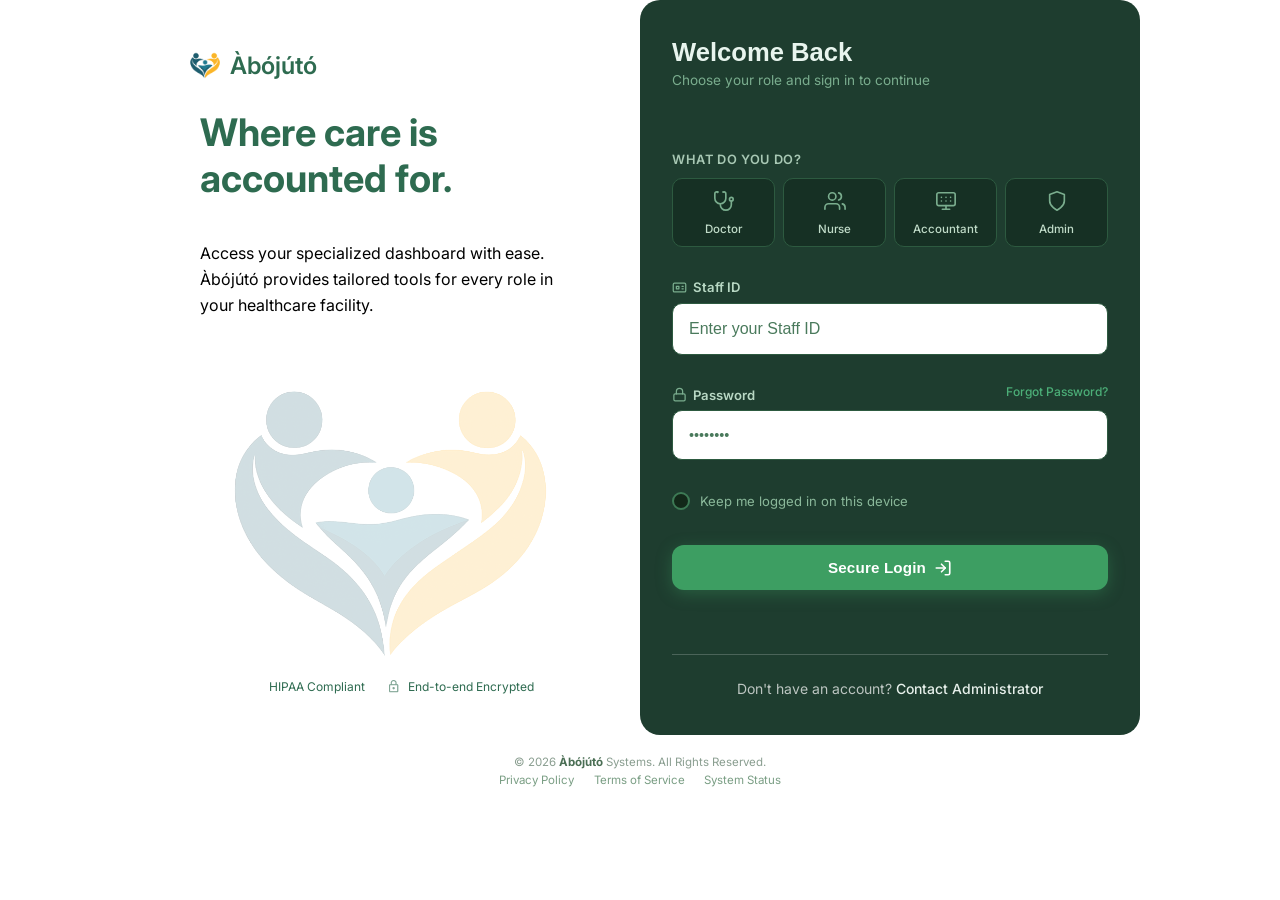
==== index.html @ 823346e5 "Moved login.html to root folder and renamed it" ====
<!doctype html>
<html lang="en">
  <head>
    <meta charset="UTF-8" />
    <meta name="viewport" content="width=device-width, initial-scale=1.0" />
    <title>Login - Àbójútó</title>
    <link rel="preconnect" href="https://fonts.googleapis.com" />
    <link rel="preconnect" href="https://fonts.gstatic.com" crossorigin />
    <link
      href="https://fonts.googleapis.com/css2?family=Inter:wght@400;500;600;700&display=swap"
      rel="stylesheet"
    />
    <link rel="stylesheet" href="css/login-style.css" />
  </head>
  <body>
    <div class="login-container">
      <!-- Left Panel -->
      <div class="left-panel">
        <div class="logo">
          <img src="../HTML.img/Abujuto Logo.png" class="first-logo" alt="" />
          <h2>Àbójútó</h2>
        </div>
        <div class="left-content">
          <h1>Where care is accounted for.</h1>
          <p>
            Access your specialized dashboard with ease.
            <span class="bold">Àbójútó</span> provides tailored tools for every
            role in your healthcare facility.
          </p>
          <div class="main-image-placeholder">
            <img src="../HTML.img/Abujuto Logo.png" alt="" />
          </div>
        </div>
        <div class="footer-links">
          <a href="#"
            ><div class="icon-placeholder">
              <img src="../assets/icons/check-Icon.png" alt="" />
            </div>
            HIPAA Compliant</a
          >
          <a href="#"
            ><div class="icon-placeholder">
              <img src="../assets/icons/lock-icon.png" alt="" />
            </div>
            End-to-end Encrypted</a
          >
        </div>
      </div>

      <div class="right-panel">
        <h2>Welcome Back</h2>
        <p>Choose your role and sign in to continue</p>

        <form action="#" class="login-form" id="loginForm">
          <!-- ROLE SELECTION — hidden radios, visible labels -->
          <div class="role-selection">
            <p>What Do You Do?</p>
            <div class="role-buttons">
              <input
                type="radio"
                name="role"
                id="role-doctor"
                value="doctor"
                required
              />
              <label for="role-doctor">
                <span class="role-icon">
                  <!-- stethoscope icon -->
                  <svg
                    xmlns="http://www.w3.org/2000/svg"
                    width="22"
                    height="22"
                    viewBox="0 0 24 24"
                    fill="none"
                    stroke="currentColor"
                    stroke-width="1.8"
                    stroke-linecap="round"
                    stroke-linejoin="round"
                    style="color: #7aad8e"
                  >
                    <path
                      d="M4.8 2.3A.3.3 0 1 0 5 2H4a2 2 0 0 0-2 2v5a6 6 0 0 0 6 6 6 6 0 0 0 6-6V4a2 2 0 0 0-2-2h-1a.2.2 0 1 0 .3.3"
                    />
                    <path d="M8 15v1a6 6 0 0 0 6 6v0a6 6 0 0 0 6-6v-4" />
                    <circle cx="20" cy="10" r="2" />
                  </svg>
                </span>
                <span>Doctor</span>
              </label>

              <input type="radio" name="role" id="role-nurse" value="nurse" />
              <label for="role-nurse">
                <span class="role-icon">
                  <svg
                    xmlns="http://www.w3.org/2000/svg"
                    width="22"
                    height="22"
                    viewBox="0 0 24 24"
                    fill="none"
                    stroke="currentColor"
                    stroke-width="1.8"
                    stroke-linecap="round"
                    stroke-linejoin="round"
                    style="color: #7aad8e"
                  >
                    <path d="M17 21v-2a4 4 0 0 0-4-4H5a4 4 0 0 0-4 4v2" />
                    <circle cx="9" cy="7" r="4" />
                    <path d="M23 21v-2a4 4 0 0 0-3-3.87" />
                    <path d="M16 3.13a4 4 0 0 1 0 7.75" />
                  </svg>
                </span>
                <span>Nurse</span>
              </label>

              <input
                type="radio"
                name="role"
                id="role-accountant"
                value="accountant"
              />
              <label for="role-accountant">
                <span class="role-icon">
                  <svg
                    xmlns="http://www.w3.org/2000/svg"
                    width="22"
                    height="22"
                    viewBox="0 0 24 24"
                    fill="none"
                    stroke="currentColor"
                    stroke-width="1.8"
                    stroke-linecap="round"
                    stroke-linejoin="round"
                    style="color: #7aad8e"
                  >
                    <rect x="2" y="3" width="20" height="14" rx="2" />
                    <path d="M8 21h8m-4-4v4" />
                    <path
                      d="M7 8h.01M12 8h.01M17 8h.01M7 12h.01M12 12h.01M17 12h.01"
                    />
                  </svg>
                </span>
                <span>Accountant</span>
              </label>

              <input type="radio" name="role" id="role-admin" value="admin" />
              <label for="role-admin">
                <span class="role-icon">
                  <svg
                    xmlns="http://www.w3.org/2000/svg"
                    width="22"
                    height="22"
                    viewBox="0 0 24 24"
                    fill="none"
                    stroke="currentColor"
                    stroke-width="1.8"
                    stroke-linecap="round"
                    stroke-linejoin="round"
                    style="color: #7aad8e"
                  >
                    <path d="M12 22s8-4 8-10V5l-8-3-8 3v7c0 6 8 10 8 10z" />
                  </svg>
                </span>
                <span>Admin</span>
              </label>
            </div>
          </div>

          <!-- STAFF ID -->
          <div class="input-field">
            <label for="staff-id" class="input-label">
              <!-- ID card icon inline -->
              <svg
                class="label-icon-svg"
                xmlns="http://www.w3.org/2000/svg"
                viewBox="0 0 24 24"
                fill="none"
                stroke="currentColor"
                stroke-width="2"
                stroke-linecap="round"
                stroke-linejoin="round"
              >
                <rect x="2" y="5" width="20" height="14" rx="2" />
                <path d="M16 10h2M16 14h2M7 10h4v4H7z" />
              </svg>
              <span>Staff ID</span>
            </label>
            <input
              type="text"
              id="staff-id"
              name="staffId"
              placeholder="Enter your Staff ID"
              autocomplete="username"
            />
          </div>

          <!-- PASSWORD -->
          <div class="input-group">
            <label for="password" class="input-label">
              <svg
                class="label-icon-svg"
                xmlns="http://www.w3.org/2000/svg"
                viewBox="0 0 24 24"
                fill="none"
                stroke="currentColor"
                stroke-width="2"
                stroke-linecap="round"
                stroke-linejoin="round"
              >
                <rect x="3" y="11" width="18" height="11" rx="2" />
                <path d="M7 11V7a5 5 0 0 1 10 0v4" />
              </svg>
              <span>Password</span>
            </label>
            <div class="input-field-wrapper">
              <a href="#" class="forgot-password">Forgot Password?</a>
              <input
                type="password"
                id="password"
                name="password"
                placeholder="••••••••"
                autocomplete="current-password"
              />
              <button
                type="button"
                class="password-toggle"
                aria-label="Toggle password visibility"
                id="togglePassword"
              >
                <div class="icon-placeholder">
                  <svg
                    id="eyeIcon"
                    xmlns="http://www.w3.org/2000/svg"
                    viewBox="0 0 24 24"
                    fill="none"
                    stroke="currentColor"
                    stroke-width="2"
                    stroke-linecap="round"
                    stroke-linejoin="round"
                  >
                    <path d="M1 12s4-8 11-8 11 8 11 8-4 8-11 8-11-8-11-8z" />
                    <circle cx="12" cy="12" r="3" />
                  </svg>
                </div>
              </button>
            </div>
          </div>

          <!-- KEEP ME LOGGED IN -->
          <div class="checkbox-group">
            <input type="checkbox" id="keep-logged-in" name="keepLoggedIn" />
            <label for="keep-logged-in">Keep me logged in on this device</label>
          </div>

          <!-- SUBMIT -->
          <button type="submit" class="login-button">
            Secure Login
            <svg
              xmlns="http://www.w3.org/2000/svg"
              width="18"
              height="18"
              viewBox="0 0 24 24"
              fill="none"
              stroke="currentColor"
              stroke-width="2.2"
              stroke-linecap="round"
              stroke-linejoin="round"
            >
              <path d="M15 3h4a2 2 0 0 1 2 2v14a2 2 0 0 1-2 2h-4" />
              <polyline points="10 17 15 12 10 7" />
              <line x1="15" y1="12" x2="3" y2="12" />
            </svg>
          </button>
        </form>

        <div class="footer-text">
          Don't have an account? <a href="#">Contact Administrator</a>
        </div>
      </div>
    </div>

    <footer class="site-footer">
      <div class="copyright-bar">
        <span
          >© 2026 <strong>Àbójútó</strong> Systems. All Rights Reserved.</span
        >
        <div class="bar-links">
          <a href="#">Privacy Policy</a>
          <a href="#">Terms of Service</a>
          <a href="#">System Status</a>
        </div>
      </div>
    </footer>

    <script src="js/login.js/login.js"></script>
  </body>
</html>
---- css/login-style.css ----
* {
  padding: 0;
  margin: 0;
  box-sizing: border-box;
}

:root {
  --primary-green: #1f453b;
  --light-green: #e7f0eb;
  --text-dark: #333333;
  --text-light: #f0f5f2;
  --border-light: #d1d1d1;
  --white: #ffffff;
  --gray-text: #6b7280;
}

body {
  font-family: "Inter", sans-serif;
  display: flex;
  flex-direction: column;
  justify-content: center;
  align-items: center;
}

.login-container {
  display: flex;
  background-color: #ffffff;
  border-radius: 12px;
  overflow: hidden;
  max-width: 1000px;
  width: 100%;
  border: 1p solid black;
  /* height: 900px;    */
}

.left-panel {
  /* background-color: #c0c0c0; */
  padding: 40px;
  display: flex;
  border-radius: 1rem;
  flex-grow: 0;
  /* box-shadow: 1px 1px 20px #6b7280; */
  flex-direction: column;
  justify-content: space-between;
  align-items: center;
  /* text-align: center; */
}

.logo {
  display: flex;
  align-items: center;
  align-self: flex-start;
  margin-bottom: 50px;
}

.first-logo {
  width: 50px;
  height: 50px;
}

.logo h2 {
  font-size: 24px;
  font-weight: 600;
  color: #2e6b50;
}

.left-content {
  margin-top: -60px;
  padding: 0 20px;
}

.left-content h1 {
  font-size: 38px;
  font-weight: 700;
  color: #2e6b50;
  padding-bottom: 40px;
  margin-right: 100px;
}

.left-content p {
  font-size: 16px;
  color: black;
  line-height: 1.6;
  font-weight: 90px;
}

.main-image-placeholder {
  width: 250px;
  height: 250px;
  margin: 40px auto;
  display: flex;
  justify-content: center;
  align-items: center;
  font-size: 14px;
  text-align: center;
}
.main-image-placeholder img {
  height: 600px;
  width: 600px;
  padding-top: 70px;
  opacity: 0.2;
}

.footer-links {
  display: flex;
  gap: 20px;
  font-size: 12px;
  color: #2e6b50;
}
.footer-links a {
  color: #2e6b50;
  text-decoration: none;
  display: flex;
  align-items: center;
}

/* RIGHT PANEL */

obody {
  min-height: 100vh;
  display: flex;
  align-items: center;
  justify-content: center;
  background: #1a3a2a;
  font-family: "DM Sans", sans-serif;
}

/* ── RIGHT PANEL ── */
.right-panel {
  background: #1e3d2f;
  flex-shrink: 0;
  border-radius: 20px;
  width: 50%;
  flex-grow: 1;
  padding: 2.4rem 2rem;
}

.right-panel h2 {
  font-family: "Syne", sans-serif;
  font-size: 1.6rem;
  color: #e8f5ee;
  margin-bottom: 0.3rem;
}

.right-panel > p {
  font-size: 0.85rem;
  color: #7aad8e;
  margin-bottom: 1.8rem;
}

/* ── FORM ── */
.login-form {
  display: flex;
  flex-direction: column;
  margin: 4rem 0;
  gap: 2rem;
}

/* ── ROLE SELECTION ── */
.role-selection > p {
  font-size: 0.8rem;
  font-weight: 600;
  color: #a8c8b4;
  text-transform: uppercase;
  letter-spacing: 0.05em;
  margin-bottom: 0.7rem;
}

.role-buttons {
  display: grid;
  grid-template-columns: repeat(4, 1fr);
  gap: 0.5rem;
}

/* Hide the real radio inputs */
.role-buttons input[type="radio"] {
  display: none;
}

/* Each role card is a <label> wrapping the radio */
.role-buttons label {
  display: flex;
  flex-direction: column;
  align-items: center;
  justify-content: center;
  gap: 0.4rem;
  padding: 0.65rem 0.3rem;
  border-radius: 10px;
  border: 1.5px solid #2d5a40;
  background: #163024;
  cursor: pointer;
  transition:
    border-color 0.18s,
    background 0.18s,
    box-shadow 0.18s;
}

.role-buttons label:hover {
  border-color: #4caf78;
  background: #1f4233;
}

/* Checked state */
.role-buttons input[type="radio"]:checked + label {
  border-color: #4caf78;
  background: #224a33;
  box-shadow: 0 0 0 3px rgba(76, 175, 120, 0.2);
}

.role-buttons label .role-icon {
  font-size: 1.3rem;
  line-height: 1;
}

.role-buttons label span {
  font-size: 0.72rem;
  font-weight: 500;
  color: #c0dbc8;
  white-space: nowrap;
}

/* ── INPUT FIELD ── */
.input-field {
  display: flex;
  flex-direction: column;
  gap: 0.45rem;
}

.input-label {
  display: flex;
  align-items: center;
  gap: 0.4rem;
  font-size: 0.82rem;
  font-weight: 600;
  color: #b8d8c4;
}

.label-icon {
  width: 15px;
  height: 15px;
  object-fit: contain;
  filter: brightness(0) invert(0.7) sepia(1) hue-rotate(90deg);
}

/* SVG icons inline so no external assets needed */
.label-icon-svg {
  width: 15px;
  height: 15px;
  color: #7aad8e;
  flex-shrink: 0;
}

.input-field input[type="text"],
.input-field input[type="password"] {
  width: 100%;
  padding: 1rem 1rem;
  background: #ffffff;
  color: #2e6b50;
  border: 1.5px solid #2d5a40;
  border-radius: 10px;
  font-size: 1rem;
  font-family: "DM Sans", sans-serif;
  outline: none;
  transition:
    border-color 0.18s,
    box-shadow 0.18s;
}

.input-field input::placeholder {
  color: #4a7a5c;
}

.input-field input:focus {
  border-color: #4caf78;
  box-shadow: 0 0 0 3px rgba(76, 175, 120, 0.15);
}

/* ── INPUT GROUP (password row) ── */
.input-group {
  display: flex;
  flex-direction: column;
  gap: 0.45rem;
}

.input-group .input-label {
  display: flex;
  align-items: center;
  gap: 0.4rem;
  font-size: 0.82rem;
  font-weight: 600;
  color: #b8d8c4;
}

.input-field-wrapper {
  position: relative;
  display: flex;
  align-items: center;
}

.input-field-wrapper input[type="password"],
.input-field-wrapper input[type="text"] {
  width: 100%;
  padding: 1rem 1rem;
  background: #ffffff;
  color: #2e6b50;
  border: 1.5px solid #2d5a40;
  border-radius: 10px;
  font-size: 0.9rem;
  font-family: "DM Sans", sans-serif;
  outline: none;
  transition:
    border-color 0.18s,
    box-shadow 0.18s;
}

.input-field-wrapper input::placeholder {
  color: #4a7a5c;
}

.input-field-wrapper input:focus {
  border-color: #4caf78;
  box-shadow: 0 0 0 3px rgba(76, 175, 120, 0.15);
}

.forgot-password {
  position: absolute;
  top: -1.6rem;
  right: 0;
  font-size: 0.75rem;
  color: #4caf78;
  text-decoration: none;
  font-weight: 500;
  transition: color 0.15s;
}
.forgot-password:hover {
  color: #7dd4a0;
}

.password-toggle {
  position: absolute;
  right: 0.75rem;
  background: none;
  border: none;
  cursor: pointer;
  padding: 0;
  display: flex;
  align-items: center;
  color: #5a9a72;
  transition: color 0.15s;
}
.password-toggle:hover {
  color: #4caf78;
}

.icon-placeholder svg {
  width: 18px;
  height: 18px;
}

/* ── CHECKBOX GROUP ── */
.checkbox-group {
  display: flex;
  align-items: center;
  gap: 0.6rem;
}

.checkbox-group input[type="checkbox"] {
  appearance: none;
  -webkit-appearance: none;
  width: 18px;
  height: 18px;
  border-radius: 50%;
  border: 2px solid #3d7a55;
  background: #122819;
  cursor: pointer;
  flex-shrink: 0;
  transition:
    background 0.15s,
    border-color 0.15s;
  position: relative;
}

.checkbox-group input[type="checkbox"]:checked {
  background: #4caf78;
  border-color: #4caf78;
}

.checkbox-group input[type="checkbox"]:checked::after {
  content: "";
  position: absolute;
  left: 3px;
  top: 1px;
  width: 8px;
  height: 5px;
  border-left: 2px solid #122819;
  border-bottom: 2px solid #122819;
  transform: rotate(-45deg);
}

.checkbox-group label {
  font-size: 0.82rem;
  color: #8ab89a;
  cursor: pointer;
  user-select: none;
}

/* ── LOGIN BUTTON ── */
.login-button {
  width: 100%;
  padding: 0.85rem;
  background: #3d9e62;
  border: none;
  border-radius: 12px;
  color: #fff;
  font-family: "DM Sans", sans-serif;
  font-size: 0.95rem;
  font-weight: 600;
  cursor: pointer;
  display: flex;
  align-items: center;
  justify-content: center;
  gap: 0.5rem;
  transition:
    background 0.18s,
    transform 0.1s,
    box-shadow 0.18s;
  box-shadow: 0 4px 16px rgba(61, 158, 98, 0.35);
  letter-spacing: 0.01em;
  margin-top: 0.2rem;
}

.login-button:hover {
  background: #46b870;
  box-shadow: 0 6px 22px rgba(61, 158, 98, 0.5);
}

.login-button:active {
  transform: scale(0.98);
}

/* ── FOOTER TEXT ── */
.footer-text {
  text-align: center;
  font-size: 0.8rem;
  color: #6a9a7a;
  margin-top: 1.4rem;
}

.footer-text a {
  color: #4caf78;
  text-decoration: none;
  font-weight: 600;
}
.footer-text a:hover {
  text-decoration: underline;
}

/* FOOTER */
.footer-text {
  margin-top: auto;
  font-size: 14px;
  color: rgba(255, 255, 255, 0.7);
  border-top: 1px solid rgba(255, 255, 255, 0.2);
  padding-top: 25px;
  text-align: center;
}

.footer-text a {
  color: var(--light-green);
  text-decoration: none;
  font-weight: 500;
}

.footer-text a:hover {
  text-decoration: underline;
}

.icon-placeholder {
  display: inline-flex;
  justify-content: center;
  align-items: center;
  width: 18px;
  height: 18px;
  font-size: 12px;
  color: var(--white);
  background-color: rgba(255, 255, 255, 0.2);
  border-radius: 3px;
  margin-right: 5px;
}
.input-label .icon-placeholder {
  background-color: transparent;
  border: 1px solid rgba(255, 255, 255, 0.5);
  color: #ffffff;
}
.forgot-password + .password-toggle .icon-placeholder {
  margin-right: 0;
}
.login-button .icon-placeholder {
  color: var(--primary-green);
  background-color: transparent;
  border: none;
  font-size: 20px;
}

.copyright-bar {
  margin-top: 1.2rem;
  text-align: center;
  font-size: 0.72rem;
  color: #8a9e90;
}

.copyright-bar strong {
  color: #4a6e54;
}

.copyright-bar .bar-links {
  display: flex;
  justify-content: center;
  gap: 1.2rem;
  margin-top: 0.3rem;
}

.copyright-bar a {
  color: #7a9e84;
  text-decoration: none;
}
.copyright-bar a:hover {
  text-decoration: underline;
}
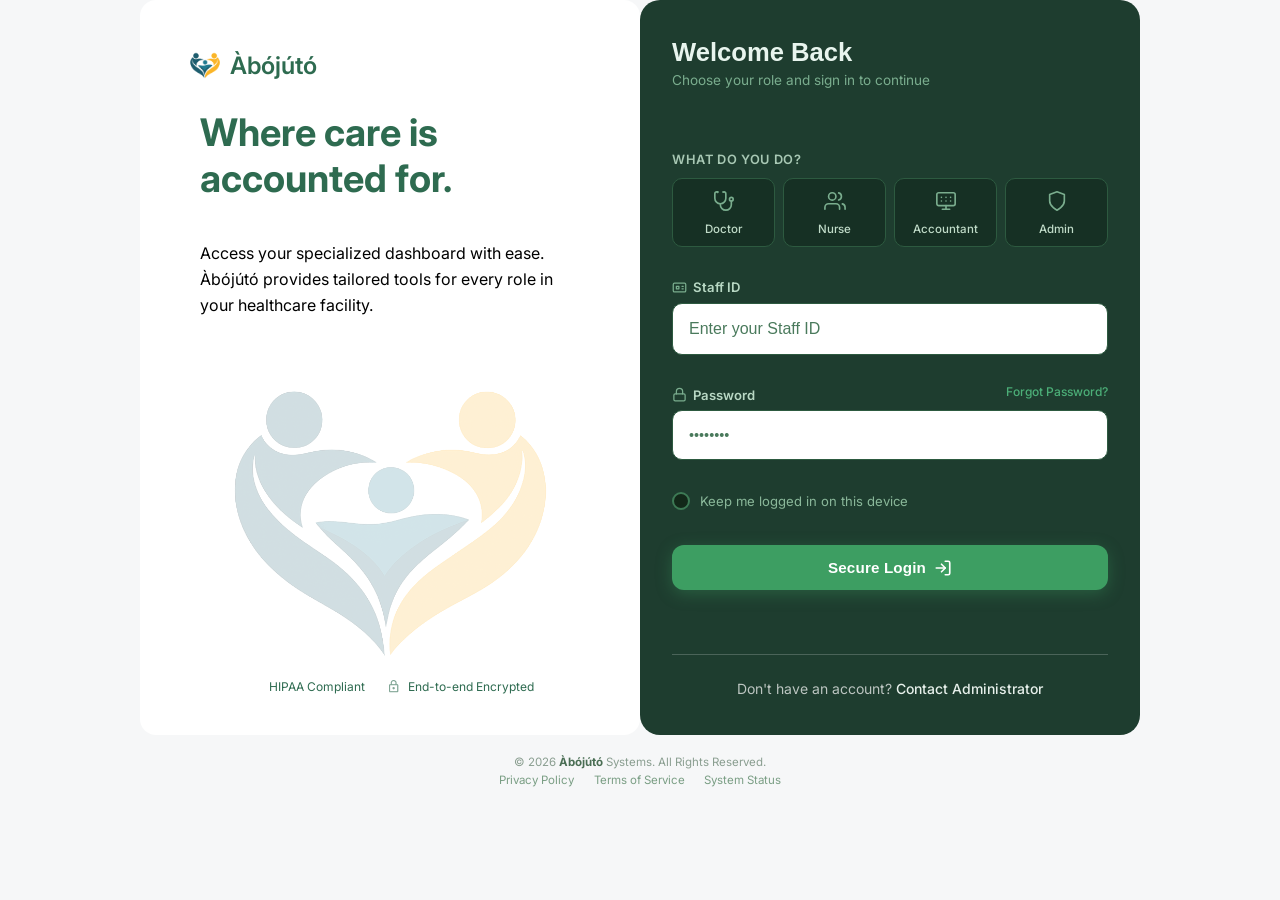
==== commit 7eee2af8: "fixed the login favicon" ====
--- a/index.html
+++ b/index.html
@@ -10,6 +10,7 @@
       href="https://fonts.googleapis.com/css2?family=Inter:wght@400;500;600;700&display=swap"
       rel="stylesheet"
     />
+    <link rel="shortcut icon" href="./HTML.img/Abujuto Logo.png" type="image/x-icon">
     <link rel="stylesheet" href="css/login-style.css" />
   </head>
   <body>
@@ -17,7 +18,7 @@
       <!-- Left Panel -->
       <div class="left-panel">
         <div class="logo">
-          <img src="../HTML.img/Abujuto Logo.png" class="first-logo" alt="" />
+          <img src="HTML.img/Abujuto Logo.png" class="first-logo" alt="" />
           <h2>Àbójútó</h2>
         </div>
         <div class="left-content">
@@ -28,7 +29,7 @@
             role in your healthcare facility.
           </p>
           <div class="main-image-placeholder">
-            <img src="../HTML.img/Abujuto Logo.png" alt="" />
+            <img src="HTML.img/Abujuto Logo.png" alt="" />
           </div>
         </div>
         <div class="footer-links">
--- a/css/login-style.css
+++ b/css/login-style.css
@@ -17,6 +17,7 @@
 body {
   font-family: "Inter", sans-serif;
   display: flex;
+  background-color: #F6F7F8;
   flex-direction: column;
   justify-content: center;
   align-items: center;
@@ -24,17 +25,17 @@
 
 .login-container {
   display: flex;
-  background-color: #ffffff;
+  /* background-color: #d47878; */
   border-radius: 12px;
   overflow: hidden;
   max-width: 1000px;
   width: 100%;
   border: 1p solid black;
-  /* height: 900px;    */
+   /* height: 900px;    */
 }
 
 .left-panel {
-  /* background-color: #c0c0c0; */
+  background-color: #fff;
   padding: 40px;
   display: flex;
   border-radius: 1rem;
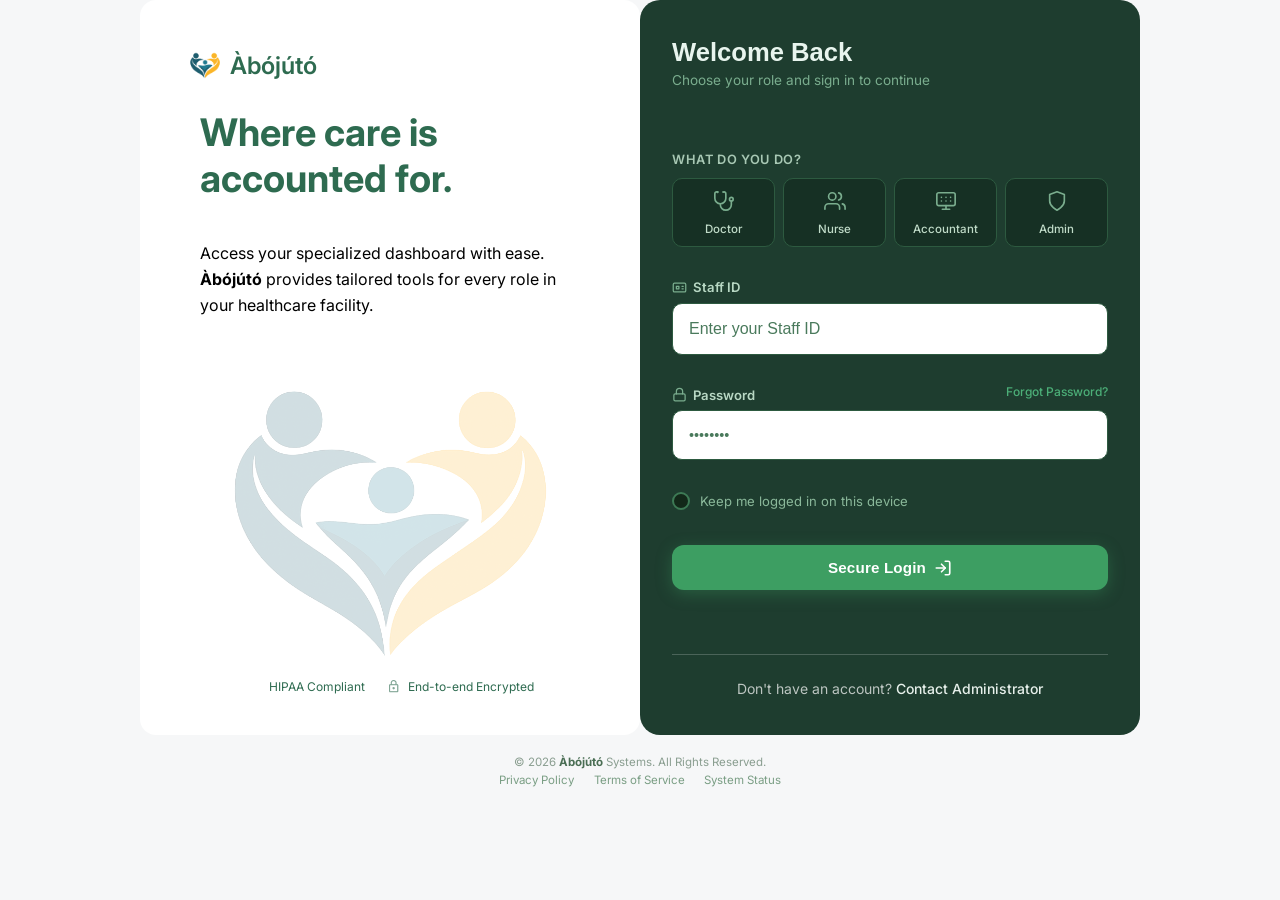
==== commit 9b41584d: "fixed the responsiveness of login screen" ====
--- a/index.html
+++ b/index.html
@@ -21,17 +21,19 @@
           <img src="HTML.img/Abujuto Logo.png" class="first-logo" alt="" />
           <h2>Àbójútó</h2>
         </div>
+
         <div class="left-content">
           <h1>Where care is accounted for.</h1>
           <p>
             Access your specialized dashboard with ease.
-            <span class="bold">Àbójútó</span> provides tailored tools for every
+            <b>Àbójútó</b> provides tailored tools for every
             role in your healthcare facility.
           </p>
           <div class="main-image-placeholder">
             <img src="HTML.img/Abujuto Logo.png" alt="" />
           </div>
         </div>
+
         <div class="footer-links">
           <a href="#"
             ><div class="icon-placeholder">
--- a/css/login-style.css
+++ b/css/login-style.css
@@ -528,3 +528,31 @@
 .copyright-bar a:hover {
   text-decoration: underline;
 }
+
+
+@media (max-width: 790px) {
+    .login-container {
+        flex-direction: column;
+    }
+    
+    .right-panel {
+        width: 100%;        
+    }
+
+.logo {
+    margin-bottom: 20px; 
+}
+    
+.left-content {
+    margin-top: 0;
+    padding: 0;
+}
+
+.left-content h1 {
+  font-size: 48px;
+  /* text-align: center; */
+margin-right: 0;
+line-height: 1.1;
+}
+
+}
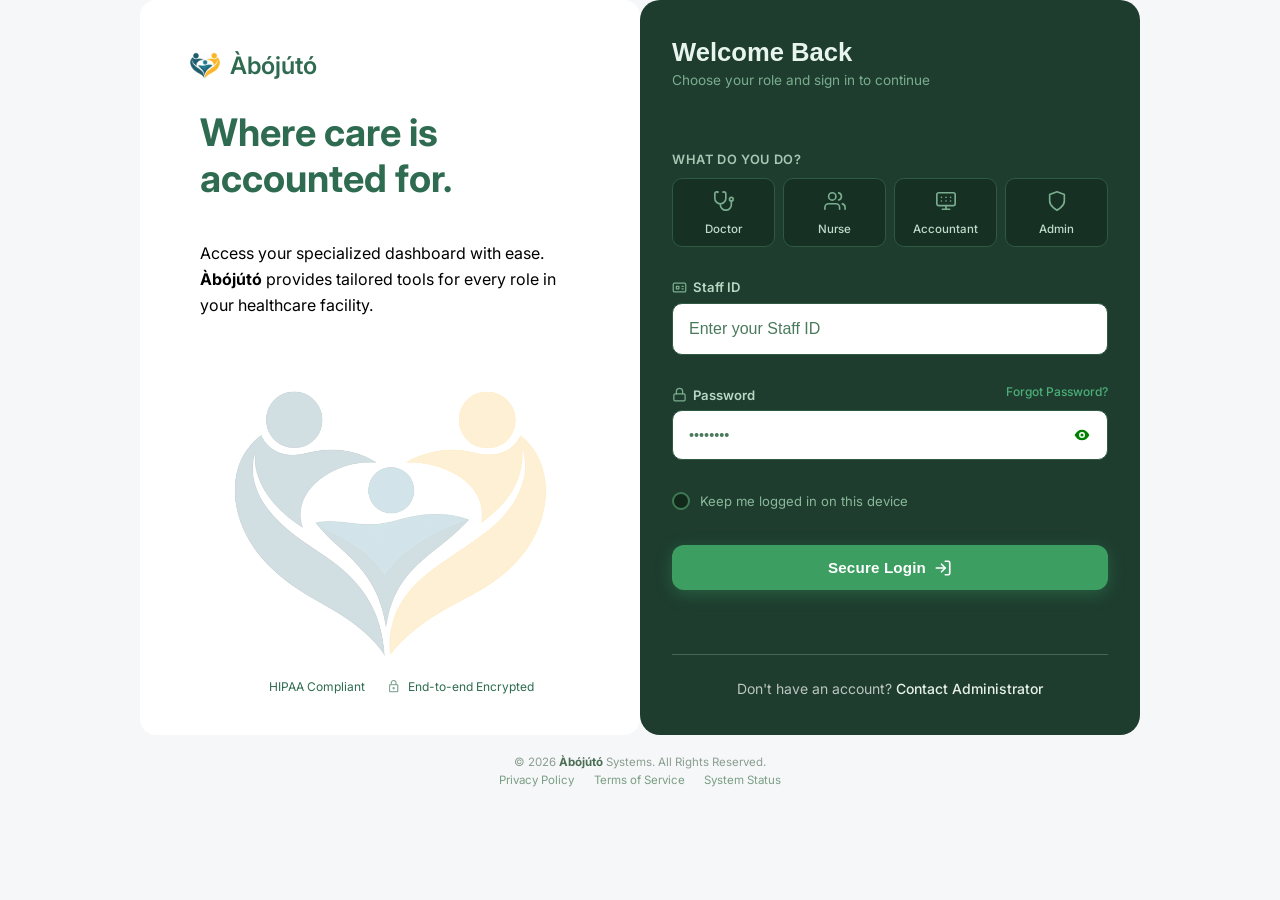
==== commit 8ad2ca8c: "added api to it" ====
--- a/index.html
+++ b/index.html
@@ -234,7 +234,7 @@
                     id="eyeIcon"
                     xmlns="http://www.w3.org/2000/svg"
                     viewBox="0 0 24 24"
-                    fill="none"
+                    fill="green"
                     stroke="currentColor"
                     stroke-width="2"
                     stroke-linecap="round"
@@ -254,25 +254,24 @@
             <label for="keep-logged-in">Keep me logged in on this device</label>
           </div>
 
-          <!-- SUBMIT -->
-          <button type="submit" class="login-button">
-            Secure Login
-            <svg
-              xmlns="http://www.w3.org/2000/svg"
-              width="18"
-              height="18"
-              viewBox="0 0 24 24"
-              fill="none"
-              stroke="currentColor"
-              stroke-width="2.2"
-              stroke-linecap="round"
-              stroke-linejoin="round"
-            >
-              <path d="M15 3h4a2 2 0 0 1 2 2v14a2 2 0 0 1-2 2h-4" />
-              <polyline points="10 17 15 12 10 7" />
-              <line x1="15" y1="12" x2="3" y2="12" />
-            </svg>
-          </button>
+<!-- ERROR MESSAGE -->
+<div class="error-message" id="errorMessage">
+  <svg xmlns="http://www.w3.org/2000/svg" width="15" height="15" viewBox="0 0 24 24" fill="none" stroke="currentColor" stroke-width="2" stroke-linecap="round" stroke-linejoin="round">
+    <circle cx="12" cy="12" r="10"/><line x1="12" y1="8" x2="12" y2="12"/><line x1="12" y1="16" x2="12.01" y2="16"/>
+  </svg>
+  <span id="errorText"></span>
+</div>
+
+<!-- SUBMIT -->
+<button type="submit" class="login-button" id="loginBtn">
+  <div class="btn-spinner"></div>
+  <span class="btn-text">Secure Login</span>
+  <svg class="btn-icon" xmlns="http://www.w3.org/2000/svg" width="18" height="18" viewBox="0 0 24 24" fill="none" stroke="currentColor" stroke-width="2.2" stroke-linecap="round" stroke-linejoin="round">
+    <path d="M15 3h4a2 2 0 0 1 2 2v14a2 2 0 0 1-2 2h-4"/>
+    <polyline points="10 17 15 12 10 7"/>
+    <line x1="15" y1="12" x2="3" y2="12"/>
+  </svg>
+</button>
         </form>
 
         <div class="footer-text">
--- a/css/login-style.css
+++ b/css/login-style.css
@@ -529,7 +529,57 @@
   text-decoration: underline;
 }
 
-
+/* ── ERROR MESSAGE ── */
+.error-message {
+  display: none;
+  align-items: center;
+  gap: 0.5rem;
+  background: rgba(220, 60, 60, 0.12);
+  border: 1px solid rgba(220, 60, 60, 0.35);
+  border-radius: 8px;
+  padding: 0.6rem 0.85rem;
+  font-size: 0.8rem;
+  color: #f08080;
+}
+
+.error-message.visible {
+  display: flex;
+}
+
+/* ── BUTTON LOADING STATE ── */
+.login-button.loading {
+  opacity: 0.75;
+  cursor: not-allowed;
+  pointer-events: none;
+}
+
+.btn-spinner {
+  display: none;
+  width: 16px;
+  height: 16px;
+  border: 2px solid rgba(255, 255, 255, 0.3);
+  border-top-color: #fff;
+  border-radius: 50%;
+  animation: spin 0.7s linear infinite;
+}
+
+.login-button.loading .btn-spinner {
+  display: block;
+}
+
+.login-button.loading .btn-text {
+  opacity: 0.7;
+}
+
+.login-button.loading .btn-icon {
+  display: none;
+}
+
+@keyframes spin {
+  to { transform: rotate(360deg); }
+}
+
+/* RESPONSIVENESS */
 @media (max-width: 790px) {
     .login-container {
         flex-direction: column;
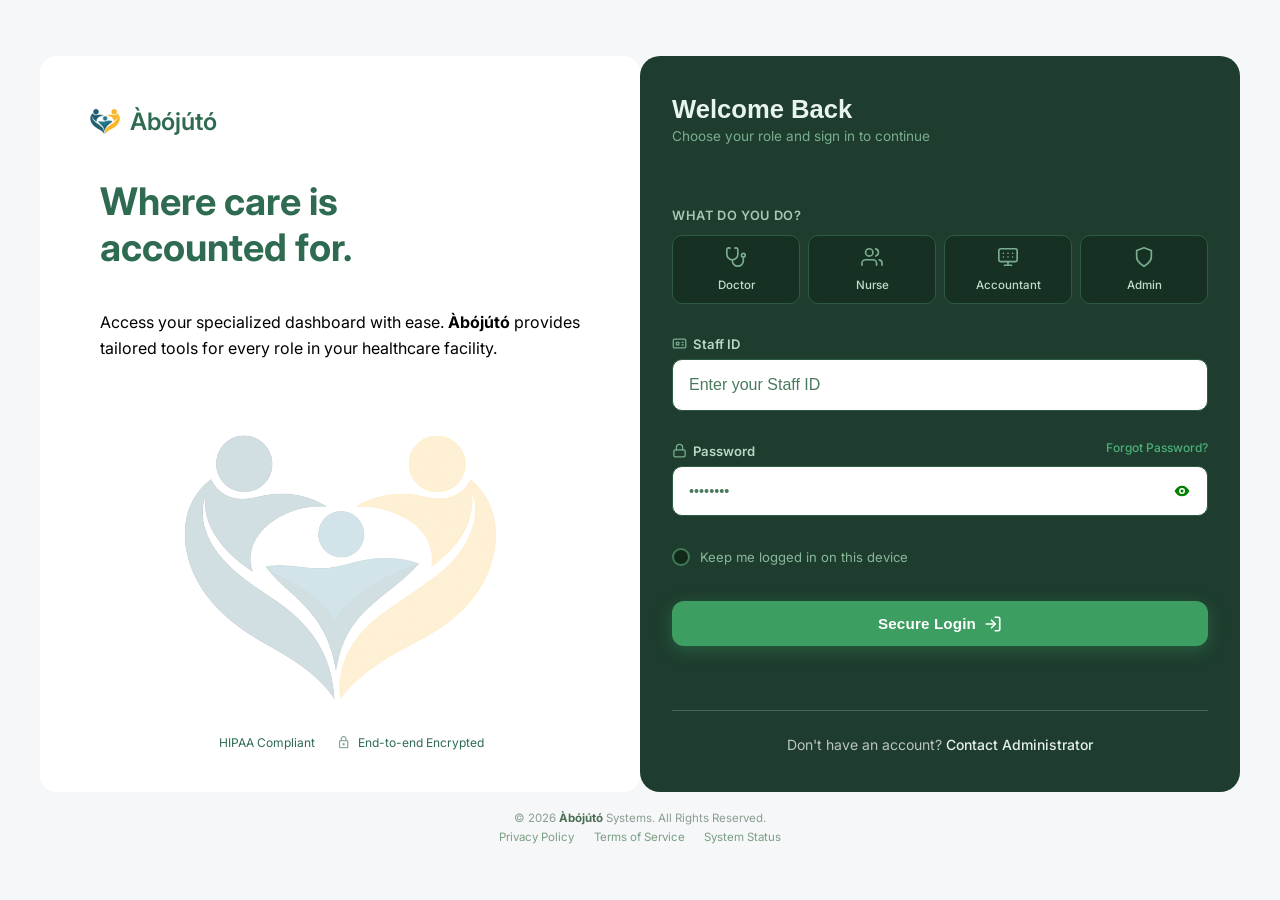
==== commit ba7cf13f: "Fixed some harmburger" ====
--- a/index.html
+++ b/index.html
@@ -11,6 +11,7 @@
       rel="stylesheet"
     />
     <link rel="shortcut icon" href="./HTML.img/Abujuto Logo.png" type="image/x-icon">
+   
     <link rel="stylesheet" href="css/login-style.css" />
   </head>
   <body>
--- a/css/login-style.css
+++ b/css/login-style.css
@@ -21,17 +21,16 @@
   flex-direction: column;
   justify-content: center;
   align-items: center;
+  min-height: 100vh;
+  padding: 2rem 1.5rem;
 }
 
 .login-container {
   display: flex;
-  /* background-color: #d47878; */
   border-radius: 12px;
   overflow: hidden;
-  max-width: 1000px;
+  max-width: 1200px;
   width: 100%;
-  border: 1p solid black;
-   /* height: 900px;    */
 }
 
 .left-panel {
@@ -581,28 +580,87 @@
 
 /* RESPONSIVENESS */
 @media (max-width: 790px) {
-    .login-container {
-        flex-direction: column;
-    }
-    
-    .right-panel {
-        width: 100%;        
-    }
-
-.logo {
-    margin-bottom: 20px; 
-}
-    
-.left-content {
+  body {
+    padding: 1rem;
+    justify-content: flex-start;
+  }
+
+  .login-container {
+    flex-direction: column;
+    border-radius: 12px;
+  }
+
+  /* Left panel stacks on top */
+  .left-panel {
+    padding: 24px 20px;
+    border-radius: 12px 12px 0 0;
+  }
+
+  .logo {
+    margin-bottom: 20px;
+  }
+
+  .left-content {
     margin-top: 0;
     padding: 0;
-}
-
-.left-content h1 {
-  font-size: 48px;
-  /* text-align: center; */
-margin-right: 0;
-line-height: 1.1;
-}
-
+  }
+
+  .left-content h1 {
+    font-size: 28px;
+    margin-right: 0;
+    line-height: 1.2;
+    padding-bottom: 16px;
+  }
+
+  .left-content p {
+    font-size: 14px;
+  }
+
+  .main-image-placeholder {
+    width: 120px;
+    height: 120px;
+    margin: 20px auto;
+  }
+
+  .main-image-placeholder img {
+    width: 280px;
+    height: 280px;
+    padding-top: 30px;
+  }
+
+  .footer-links {
+    flex-wrap: wrap;
+    gap: 12px;
+    font-size: 11px;
+  }
+
+  /* Right panel fills width below */
+  .right-panel {
+    width: 100%;
+    border-radius: 0 0 12px 12px;
+    padding: 1.8rem 1.2rem;
+  }
+
+  .right-panel h2 {
+    font-size: 1.3rem;
+  }
+
+  .login-form {
+    margin: 2rem 0;
+    gap: 1.4rem;
+  }
+
+  /* Role buttons: 2×2 grid on small screens */
+  .role-buttons {
+    grid-template-columns: repeat(2, 1fr);
+    gap: 0.6rem;
+  }
+
+  .role-buttons label {
+    padding: 0.75rem 0.3rem;
+  }
+
+  .footer-text {
+    margin-top: 1rem;
+  }
 }
